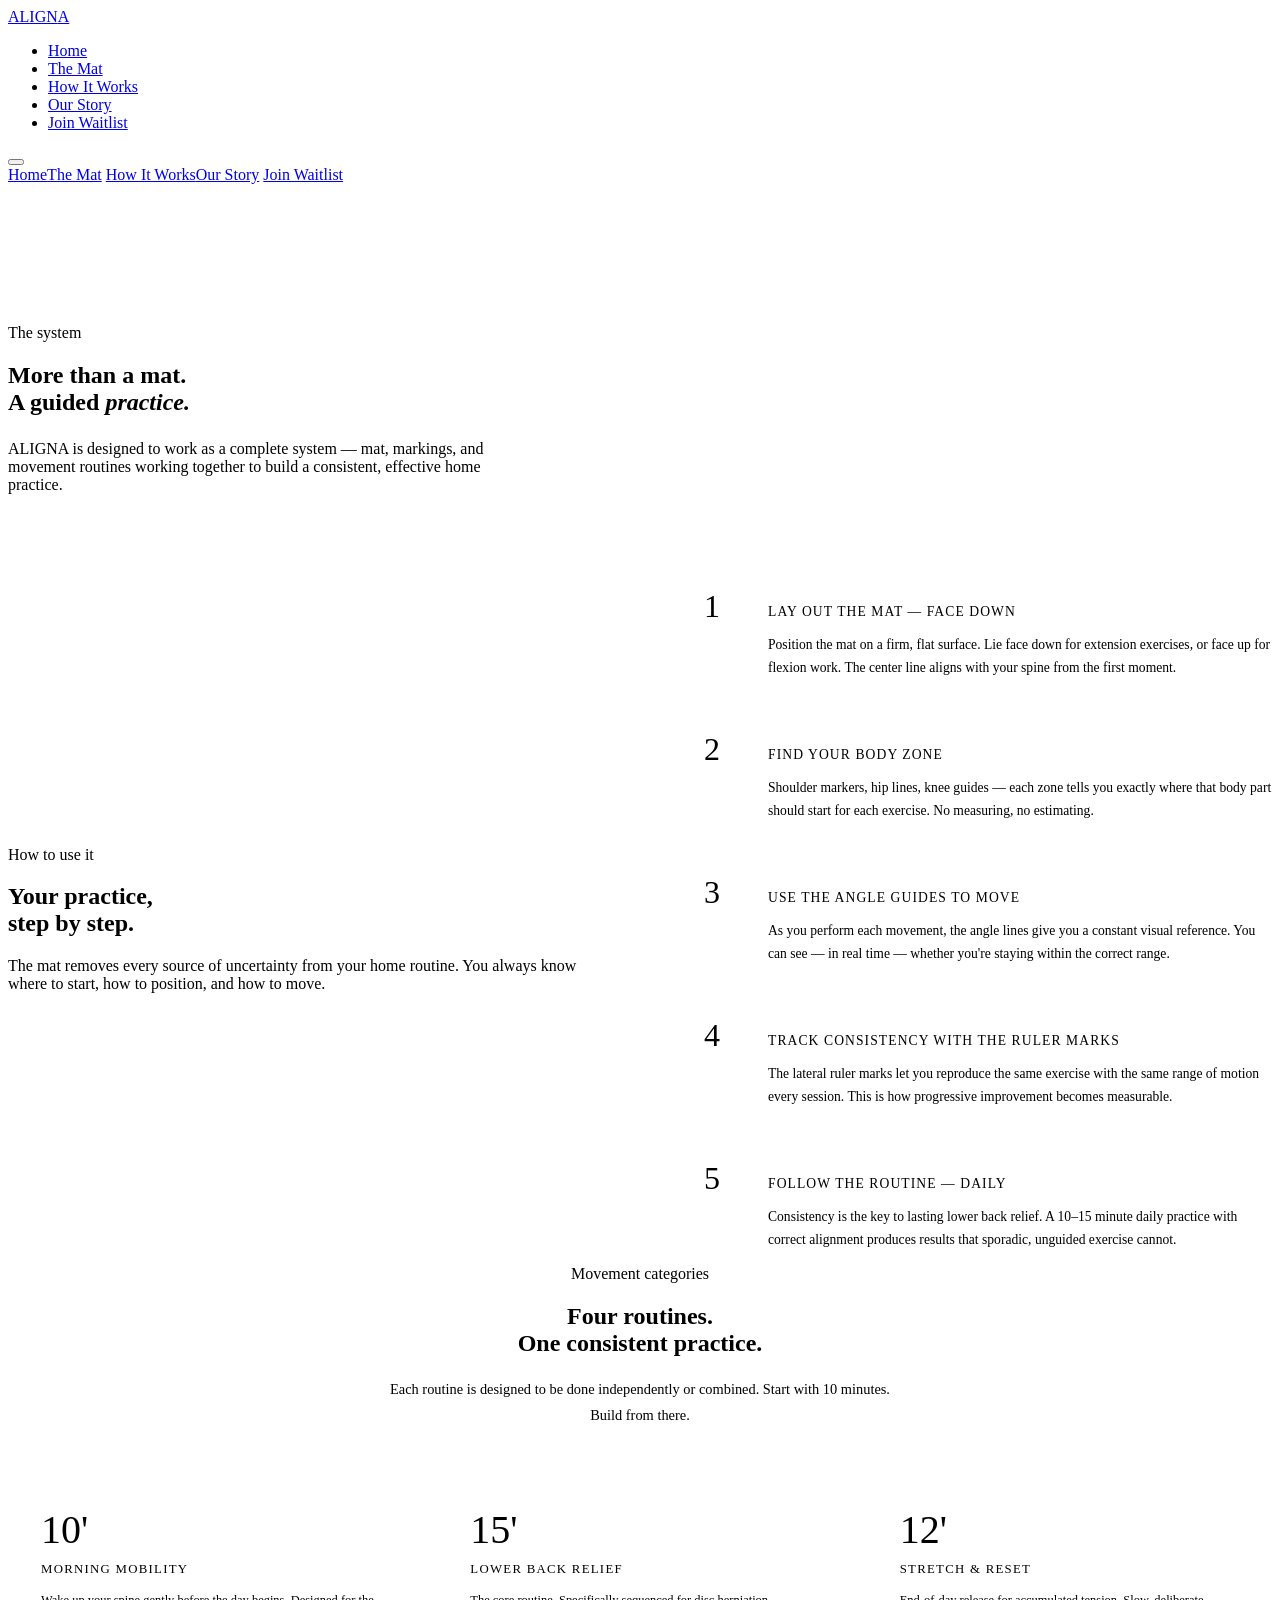
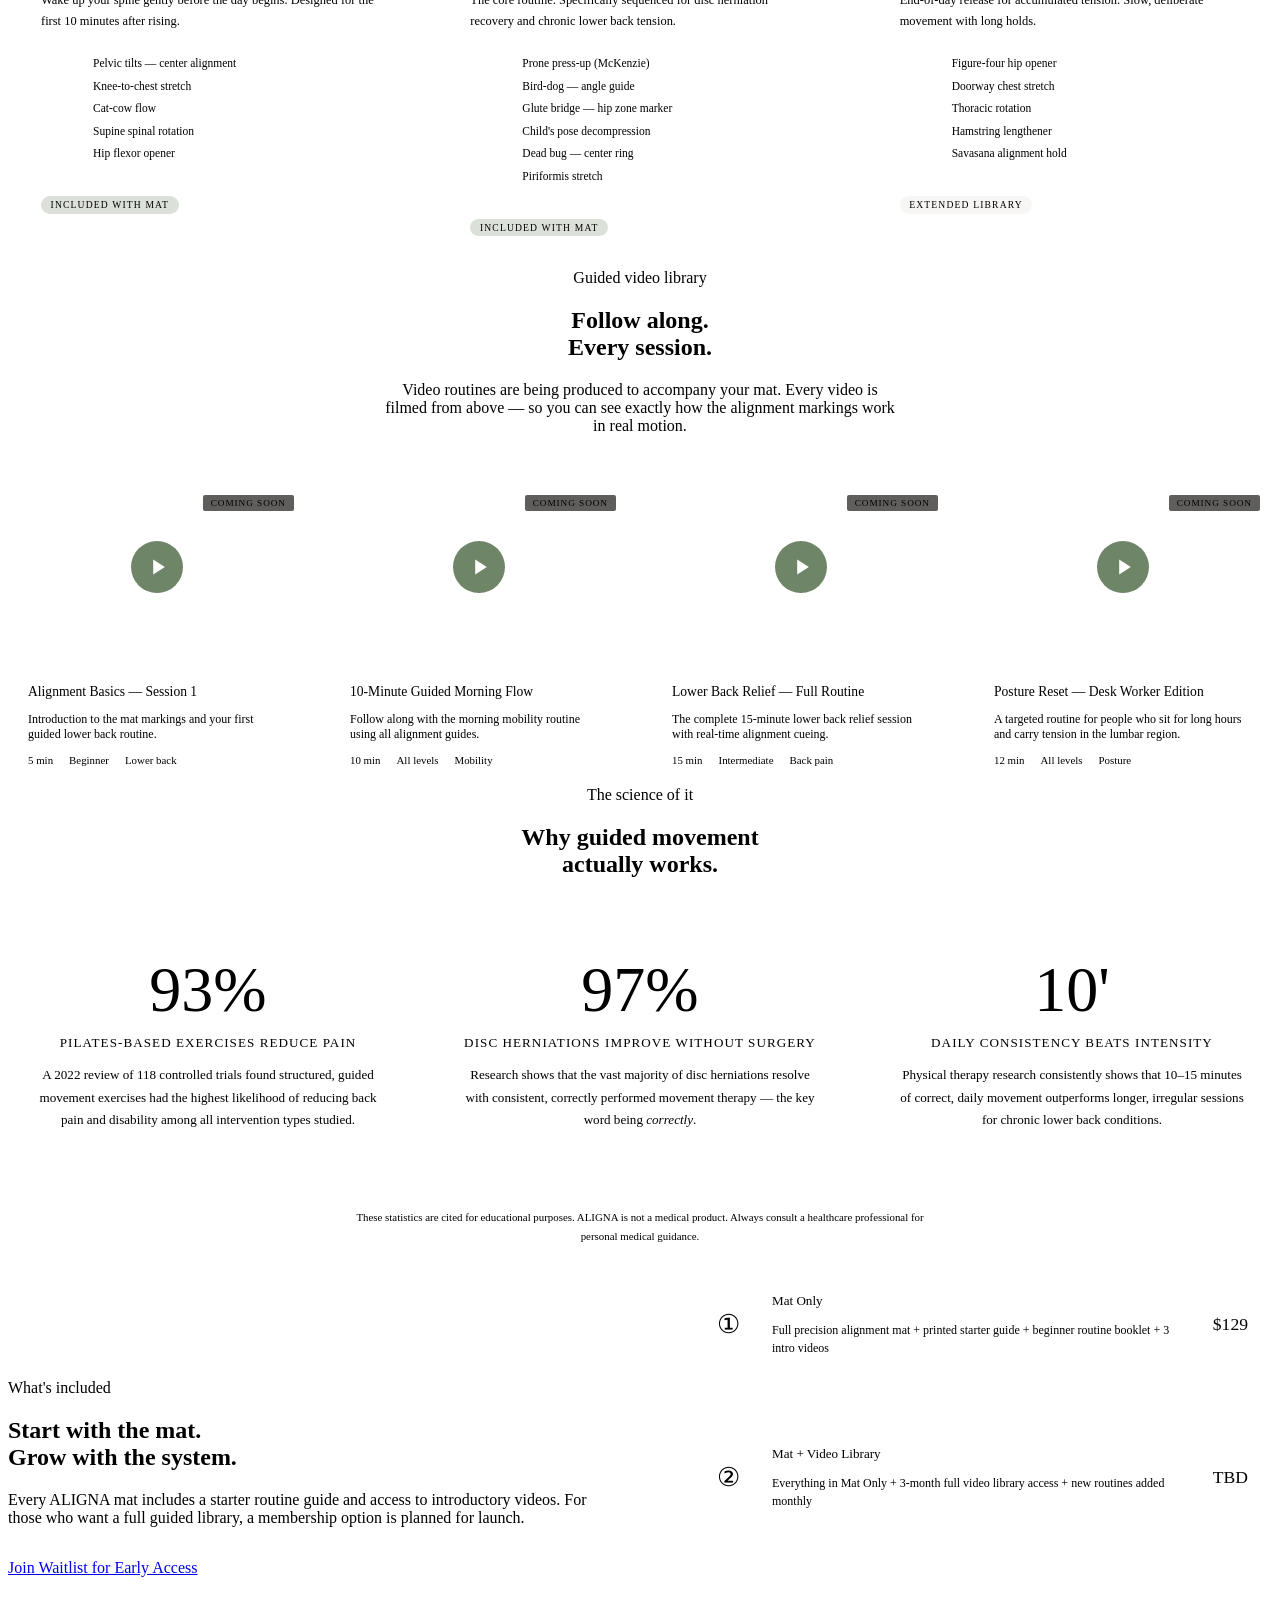
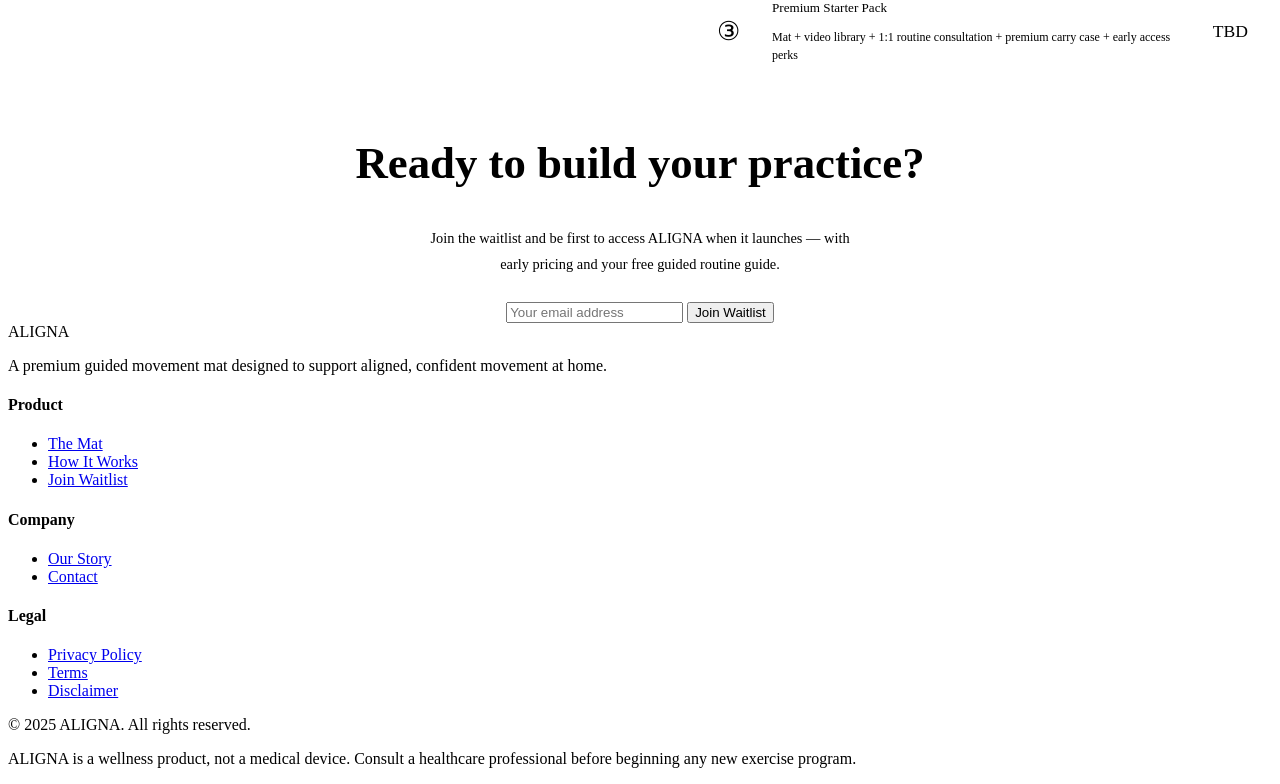
==== how-it-works.html @ c0b07f99 "Add files via upload" ====
<!DOCTYPE html>
<html lang="en">
<head>
<meta charset="UTF-8">
<meta name="viewport" content="width=device-width, initial-scale=1.0">
<meta name="description" content="Learn how the ALIGNA guided movement mat works. Step-by-step lower back pain relief routines, alignment guidance, and a structured home exercise system.">
<meta name="robots" content="index, follow">
<link rel="canonical" href="https://www.alignamat.com/how-it-works.html">
<title>How It Works — ALIGNA Guided Movement System</title>
<link rel="stylesheet" href="css/style.css">
<style>
.page-hero { padding: 140px 0 80px; background: var(--cream2); border-bottom: 1px solid var(--line); }

/* USAGE STEPS */
.usage-grid {
  display: grid;
  grid-template-columns: 1fr 1fr;
  gap: 5rem;
  align-items: center;
}

.usage-steps { display: flex; flex-direction: column; gap: 2.5rem; }

.usage-step {
  display: flex;
  gap: 1.5rem;
  align-items: flex-start;
  padding-left: 1.5rem;
  border-left: 2px solid var(--line);
  transition: border-color 0.25s;
}

.usage-step:hover { border-left-color: var(--accent); }

.usage-step-num {
  font-family: var(--serif);
  font-size: 2rem;
  font-weight: 300;
  color: var(--accent);
  line-height: 1;
  flex-shrink: 0;
  width: 40px;
}

.usage-step h3 {
  font-family: var(--sans);
  font-size: 0.85rem;
  font-weight: 500;
  text-transform: uppercase;
  letter-spacing: 0.08em;
  margin-bottom: 0.4rem;
}

.usage-step p { font-size: 0.85rem; color: var(--stone); line-height: 1.7; }

/* ROUTINE CATEGORIES */
.routines-section { background: var(--ink2); }

.routine-grid {
  display: grid;
  grid-template-columns: repeat(3, 1fr);
  gap: 1.5rem;
  margin-top: 3rem;
}

.routine-card {
  background: rgba(255,255,255,0.04);
  border: 1px solid rgba(255,255,255,0.08);
  border-radius: 2px;
  padding: 2rem;
  transition: border-color 0.25s, background 0.25s;
}

.routine-card:hover {
  border-color: rgba(107,148,103,0.4);
  background: rgba(74,103,65,0.08);
}

.routine-duration {
  font-family: var(--serif);
  font-size: 2.5rem;
  font-weight: 300;
  color: var(--accent2);
  line-height: 1;
  margin-bottom: 0.75rem;
}

.routine-card h3 {
  font-family: var(--sans);
  font-size: 0.8rem;
  font-weight: 500;
  text-transform: uppercase;
  letter-spacing: 0.1em;
  color: var(--cream);
  margin-bottom: 0.5rem;
}

.routine-card p { font-size: 0.78rem; color: var(--bark); line-height: 1.7; margin-bottom: 1.25rem; }

.routine-moves { list-style: none; }
.routine-moves li {
  font-size: 0.72rem;
  color: var(--stone);
  padding: 0.3rem 0;
  border-bottom: 1px solid rgba(255,255,255,0.04);
  display: flex;
  align-items: center;
  gap: 0.5rem;
}
.routine-moves li::before { content: ''; width: 4px; height: 4px; border-radius: 50%; background: var(--accent2); flex-shrink: 0; }
.routine-moves li:last-child { border-bottom: none; }

.routine-badge {
  display: inline-block;
  font-size: 0.6rem;
  font-weight: 500;
  letter-spacing: 0.12em;
  text-transform: uppercase;
  padding: 0.2rem 0.6rem;
  border-radius: 20px;
  margin-top: 1rem;
}

.badge-free { background: rgba(74,103,65,0.2); color: var(--accent2); }
.badge-members { background: rgba(184,168,152,0.1); color: var(--bark); }

/* VIDEO LIBRARY */
.video-grid {
  display: grid;
  grid-template-columns: repeat(auto-fill, minmax(280px, 1fr));
  gap: 1.5rem;
  margin-top: 3rem;
}

.video-card {
  background: var(--white);
  border: 1px solid var(--line);
  border-radius: 2px;
  overflow: hidden;
  transition: border-color 0.2s, transform 0.2s;
}

.video-card:hover { border-color: var(--accent); transform: translateY(-2px); }

.video-thumb {
  background: var(--ink2);
  aspect-ratio: 16/9;
  display: flex;
  align-items: center;
  justify-content: center;
  position: relative;
}

.play-btn {
  width: 52px;
  height: 52px;
  border-radius: 50%;
  background: rgba(74,103,65,0.8);
  display: flex;
  align-items: center;
  justify-content: center;
  transition: background 0.2s, transform 0.2s;
}

.video-card:hover .play-btn { background: var(--accent); transform: scale(1.08); }

.play-btn svg { width: 20px; height: 20px; fill: white; margin-left: 3px; }

.video-coming {
  position: absolute;
  top: 0.75rem;
  right: 0.75rem;
  background: rgba(28,26,24,0.7);
  color: var(--bark);
  font-size: 0.58rem;
  letter-spacing: 0.1em;
  text-transform: uppercase;
  padding: 0.2rem 0.5rem;
  border-radius: 2px;
}

.video-info { padding: 1.25rem; }
.video-info h3 { font-family: var(--sans); font-size: 0.85rem; font-weight: 500; margin-bottom: 0.25rem; }
.video-info p { font-size: 0.75rem; color: var(--stone); }
.video-meta { display: flex; gap: 1rem; margin-top: 0.75rem; font-size: 0.68rem; color: var(--bark); }

/* WHY IT WORKS */
.why-grid {
  display: grid;
  grid-template-columns: 1fr 1fr 1fr;
  gap: 2rem;
  margin-top: 3rem;
}

.why-card {
  text-align: center;
  padding: 2rem 1.5rem;
}

.why-num {
  font-family: var(--serif);
  font-size: 4rem;
  font-weight: 300;
  color: var(--accent-light);
  line-height: 1;
  margin-bottom: 0.75rem;
}

.why-card h3 { font-family: var(--sans); font-size: 0.82rem; font-weight: 500; text-transform: uppercase; letter-spacing: 0.08em; margin-bottom: 0.75rem; }
.why-card p { font-size: 0.82rem; color: var(--stone); line-height: 1.7; }

/* MEMBERSHIP TEASER */
.membership-section {
  background: var(--sand);
  border-top: 1px solid var(--line);
  border-bottom: 1px solid var(--line);
}

.membership-inner {
  display: grid;
  grid-template-columns: 1fr 1fr;
  gap: 5rem;
  align-items: center;
}

.membership-plans {
  display: flex;
  flex-direction: column;
  gap: 1rem;
}

.plan-card {
  background: var(--white);
  border: 1px solid var(--line);
  border-radius: 2px;
  padding: 1.5rem;
  display: flex;
  align-items: center;
  gap: 1.25rem;
}

.plan-card.featured { border-color: var(--accent); }

.plan-icon {
  font-family: var(--serif);
  font-size: 1.6rem;
  width: 48px;
  height: 48px;
  display: flex;
  align-items: center;
  justify-content: center;
  background: var(--accent-light);
  border-radius: 50%;
  flex-shrink: 0;
}

.plan-info h3 { font-family: var(--sans); font-size: 0.82rem; font-weight: 500; margin-bottom: 0.2rem; }
.plan-info p { font-size: 0.75rem; color: var(--stone); line-height: 1.5; }
.plan-price { margin-left: auto; text-align: right; font-family: var(--serif); font-size: 1.1rem; color: var(--accent); white-space: nowrap; }

@media (max-width: 900px) {
  .usage-grid, .membership-inner { grid-template-columns: 1fr; gap: 3rem; }
  .routine-grid, .why-grid { grid-template-columns: 1fr; }
}

@media (max-width: 600px) {
  .video-grid { grid-template-columns: 1fr; }
}
</style>
</head>
<body>

<nav>
  <div class="nav-inner">
    <a href="index.html" class="nav-logo">ALIGN<span>A</span></a>
    <ul class="nav-links">
      <li><a href="index.html">Home</a></li>
      <li><a href="the-mat.html">The Mat</a></li>
      <li><a href="how-it-works.html">How It Works</a></li>
      <li><a href="our-story.html">Our Story</a></li>
      <li><a href="index.html#waitlist" class="nav-cta">Join Waitlist</a></li>
    </ul>
    <button class="nav-mobile-btn" aria-label="Menu"><span></span><span></span><span></span></button>
  </div>
</nav>
<div class="mobile-menu">
  <a href="index.html">Home</a><a href="the-mat.html">The Mat</a>
  <a href="how-it-works.html">How It Works</a><a href="our-story.html">Our Story</a>
  <a href="index.html#waitlist">Join Waitlist</a>
</div>

<main>

<section class="page-hero">
  <div class="container">
    <span class="label">The system</span>
    <div class="divider"></div>
    <h1 class="display fade-up" style="max-width:640px">More than a mat.<br>A guided <em>practice.</em></h1>
    <p class="body-lg fade-up-2" style="color:var(--stone);max-width:520px;margin-top:1.5rem">ALIGNA is designed to work as a complete system — mat, markings, and movement routines working together to build a consistent, effective home practice.</p>
  </div>
</section>

<!-- HOW TO USE -->
<section class="section">
  <div class="container">
    <div class="usage-grid">
      <div class="reveal">
        <span class="label">How to use it</span>
        <div class="divider"></div>
        <h2 class="section-title">Your practice,<br>step by step.</h2>
        <p class="body-lg" style="color:var(--stone);margin-top:1rem">The mat removes every source of uncertainty from your home routine. You always know where to start, how to position, and how to move.</p>
      </div>
      <div class="usage-steps">
        <div class="usage-step reveal" data-delay="0">
          <div class="usage-step-num">1</div>
          <div>
            <h3>Lay out the mat — face down</h3>
            <p>Position the mat on a firm, flat surface. Lie face down for extension exercises, or face up for flexion work. The center line aligns with your spine from the first moment.</p>
          </div>
        </div>
        <div class="usage-step reveal" data-delay="100">
          <div class="usage-step-num">2</div>
          <div>
            <h3>Find your body zone</h3>
            <p>Shoulder markers, hip lines, knee guides — each zone tells you exactly where that body part should start for each exercise. No measuring, no estimating.</p>
          </div>
        </div>
        <div class="usage-step reveal" data-delay="200">
          <div class="usage-step-num">3</div>
          <div>
            <h3>Use the angle guides to move</h3>
            <p>As you perform each movement, the angle lines give you a constant visual reference. You can see — in real time — whether you're staying within the correct range.</p>
          </div>
        </div>
        <div class="usage-step reveal" data-delay="300">
          <div class="usage-step-num">4</div>
          <div>
            <h3>Track consistency with the ruler marks</h3>
            <p>The lateral ruler marks let you reproduce the same exercise with the same range of motion every session. This is how progressive improvement becomes measurable.</p>
          </div>
        </div>
        <div class="usage-step reveal" data-delay="400">
          <div class="usage-step-num">5</div>
          <div>
            <h3>Follow the routine — daily</h3>
            <p>Consistency is the key to lasting lower back relief. A 10–15 minute daily practice with correct alignment produces results that sporadic, unguided exercise cannot.</p>
          </div>
        </div>
      </div>
    </div>
  </div>
</section>

<!-- ROUTINES -->
<section class="routines-section section">
  <div class="container">
    <div class="reveal" style="text-align:center">
      <span class="label" style="color:var(--accent2)">Movement categories</span>
      <div class="divider divider-center" style="background:var(--accent2)"></div>
      <h2 class="section-title" style="color:var(--cream)">Four routines.<br>One consistent practice.</h2>
      <p style="color:var(--bark);max-width:520px;margin:1rem auto 0;font-size:0.9rem;line-height:1.8">Each routine is designed to be done independently or combined. Start with 10 minutes. Build from there.</p>
    </div>
    <div class="routine-grid">
      <div class="routine-card reveal" data-delay="0">
        <div class="routine-duration">10'</div>
        <h3>Morning mobility</h3>
        <p>Wake up your spine gently before the day begins. Designed for the first 10 minutes after rising.</p>
        <ul class="routine-moves">
          <li>Pelvic tilts — center alignment</li>
          <li>Knee-to-chest stretch</li>
          <li>Cat-cow flow</li>
          <li>Supine spinal rotation</li>
          <li>Hip flexor opener</li>
        </ul>
        <span class="routine-badge badge-free">Included with mat</span>
      </div>
      <div class="routine-card reveal" data-delay="100">
        <div class="routine-duration">15'</div>
        <h3>Lower back relief</h3>
        <p>The core routine. Specifically sequenced for disc herniation recovery and chronic lower back tension.</p>
        <ul class="routine-moves">
          <li>Prone press-up (McKenzie)</li>
          <li>Bird-dog — angle guide</li>
          <li>Glute bridge — hip zone marker</li>
          <li>Child's pose decompression</li>
          <li>Dead bug — center ring</li>
          <li>Piriformis stretch</li>
        </ul>
        <span class="routine-badge badge-free">Included with mat</span>
      </div>
      <div class="routine-card reveal" data-delay="200">
        <div class="routine-duration">12'</div>
        <h3>Stretch & reset</h3>
        <p>End-of-day release for accumulated tension. Slow, deliberate movement with long holds.</p>
        <ul class="routine-moves">
          <li>Figure-four hip opener</li>
          <li>Doorway chest stretch</li>
          <li>Thoracic rotation</li>
          <li>Hamstring lengthener</li>
          <li>Savasana alignment hold</li>
        </ul>
        <span class="routine-badge badge-members">Extended library</span>
      </div>
    </div>
  </div>
</section>

<!-- VIDEO LIBRARY -->
<section class="section">
  <div class="container">
    <div class="reveal" style="text-align:center">
      <span class="label">Guided video library</span>
      <div class="divider divider-center"></div>
      <h2 class="section-title">Follow along.<br>Every session.</h2>
      <p class="body-lg" style="color:var(--stone);max-width:520px;margin:1rem auto 0">Video routines are being produced to accompany your mat. Every video is filmed from above — so you can see exactly how the alignment markings work in real motion.</p>
    </div>
    <div class="video-grid">
      <div class="video-card reveal" data-delay="0">
        <div class="video-thumb">
          <div class="play-btn"><svg viewBox="0 0 24 24"><polygon points="5 3 19 12 5 21 5 3"/></svg></div>
          <span class="video-coming">Coming soon</span>
        </div>
        <div class="video-info">
          <h3>Alignment Basics — Session 1</h3>
          <p>Introduction to the mat markings and your first guided lower back routine.</p>
          <div class="video-meta"><span>5 min</span><span>Beginner</span><span>Lower back</span></div>
        </div>
      </div>
      <div class="video-card reveal" data-delay="100">
        <div class="video-thumb">
          <div class="play-btn"><svg viewBox="0 0 24 24"><polygon points="5 3 19 12 5 21 5 3"/></svg></div>
          <span class="video-coming">Coming soon</span>
        </div>
        <div class="video-info">
          <h3>10-Minute Guided Morning Flow</h3>
          <p>Follow along with the morning mobility routine using all alignment guides.</p>
          <div class="video-meta"><span>10 min</span><span>All levels</span><span>Mobility</span></div>
        </div>
      </div>
      <div class="video-card reveal" data-delay="200">
        <div class="video-thumb">
          <div class="play-btn"><svg viewBox="0 0 24 24"><polygon points="5 3 19 12 5 21 5 3"/></svg></div>
          <span class="video-coming">Coming soon</span>
        </div>
        <div class="video-info">
          <h3>Lower Back Relief — Full Routine</h3>
          <p>The complete 15-minute lower back relief session with real-time alignment cueing.</p>
          <div class="video-meta"><span>15 min</span><span>Intermediate</span><span>Back pain</span></div>
        </div>
      </div>
      <div class="video-card reveal" data-delay="300">
        <div class="video-thumb">
          <div class="play-btn"><svg viewBox="0 0 24 24"><polygon points="5 3 19 12 5 21 5 3"/></svg></div>
          <span class="video-coming">Coming soon</span>
        </div>
        <div class="video-info">
          <h3>Posture Reset — Desk Worker Edition</h3>
          <p>A targeted routine for people who sit for long hours and carry tension in the lumbar region.</p>
          <div class="video-meta"><span>12 min</span><span>All levels</span><span>Posture</span></div>
        </div>
      </div>
    </div>
  </div>
</section>

<!-- WHY IT WORKS -->
<section class="section" style="background:var(--cream2)">
  <div class="container">
    <div class="reveal" style="text-align:center">
      <span class="label">The science of it</span>
      <div class="divider divider-center"></div>
      <h2 class="section-title">Why guided movement<br>actually works.</h2>
    </div>
    <div class="why-grid">
      <div class="why-card reveal" data-delay="0">
        <div class="why-num">93%</div>
        <h3>Pilates-based exercises reduce pain</h3>
        <p>A 2022 review of 118 controlled trials found structured, guided movement exercises had the highest likelihood of reducing back pain and disability among all intervention types studied.</p>
      </div>
      <div class="why-card reveal" data-delay="150">
        <div class="why-num">97%</div>
        <h3>Disc herniations improve without surgery</h3>
        <p>Research shows that the vast majority of disc herniations resolve with consistent, correctly performed movement therapy — the key word being <em>correctly</em>.</p>
      </div>
      <div class="why-card reveal" data-delay="300">
        <div class="why-num">10'</div>
        <h3>Daily consistency beats intensity</h3>
        <p>Physical therapy research consistently shows that 10–15 minutes of correct, daily movement outperforms longer, irregular sessions for chronic lower back conditions.</p>
      </div>
    </div>
    <p style="text-align:center;font-size:0.68rem;color:var(--bark);margin-top:2rem;max-width:600px;margin-left:auto;margin-right:auto;line-height:1.7">
      These statistics are cited for educational purposes. ALIGNA is not a medical product. Always consult a healthcare professional for personal medical guidance.
    </p>
  </div>
</section>

<!-- MEMBERSHIP TEASER -->
<section class="membership-section section">
  <div class="container">
    <div class="membership-inner">
      <div class="reveal">
        <span class="label">What's included</span>
        <div class="divider"></div>
        <h2 class="section-title">Start with the mat.<br>Grow with the system.</h2>
        <p class="body-lg" style="color:var(--stone);margin-top:1rem;margin-bottom:2rem">Every ALIGNA mat includes a starter routine guide and access to introductory videos. For those who want a full guided library, a membership option is planned for launch.</p>
        <a href="index.html#waitlist" class="btn btn-dark">Join Waitlist for Early Access</a>
      </div>
      <div class="membership-plans reveal">
        <div class="plan-card">
          <div class="plan-icon">①</div>
          <div class="plan-info">
            <h3>Mat Only</h3>
            <p>Full precision alignment mat + printed starter guide + beginner routine booklet + 3 intro videos</p>
          </div>
          <div class="plan-price">$129</div>
        </div>
        <div class="plan-card featured">
          <div class="plan-icon">②</div>
          <div class="plan-info">
            <h3>Mat + Video Library</h3>
            <p>Everything in Mat Only + 3-month full video library access + new routines added monthly</p>
          </div>
          <div class="plan-price">TBD</div>
        </div>
        <div class="plan-card">
          <div class="plan-icon">③</div>
          <div class="plan-info">
            <h3>Premium Starter Pack</h3>
            <p>Mat + video library + 1:1 routine consultation + premium carry case + early access perks</p>
          </div>
          <div class="plan-price">TBD</div>
        </div>
      </div>
    </div>
  </div>
</section>

<!-- CTA -->
<section class="email-section section" style="background:var(--ink)">
  <div class="container" style="text-align:center">
    <div class="reveal">
      <h2 class="section-title" style="color:var(--cream);font-size:clamp(1.8rem,3.5vw,2.8rem)">Ready to build your practice?</h2>
      <p style="color:var(--bark);margin:1.5rem auto;max-width:440px;font-size:0.9rem;line-height:1.8">Join the waitlist and be first to access ALIGNA when it launches — with early pricing and your free guided routine guide.</p>
      <form class="email-form" style="margin:0 auto" onsubmit="return false">
        <input type="email" placeholder="Your email address" autocomplete="email" required>
        <button type="submit">Join Waitlist</button>
      </form>
    </div>
  </div>
</section>

</main>

<footer>
  <div class="container">
    <div class="footer-grid">
      <div class="footer-brand"><div class="footer-logo">ALIGN<span>A</span></div><p class="footer-tagline">A premium guided movement mat designed to support aligned, confident movement at home.</p></div>
      <div class="footer-col"><h4>Product</h4><ul><li><a href="the-mat.html">The Mat</a></li><li><a href="how-it-works.html">How It Works</a></li><li><a href="index.html#waitlist">Join Waitlist</a></li></ul></div>
      <div class="footer-col"><h4>Company</h4><ul><li><a href="our-story.html">Our Story</a></li><li><a href="our-story.html#contact">Contact</a></li></ul></div>
      <div class="footer-col"><h4>Legal</h4><ul><li><a href="legal.html#privacy">Privacy Policy</a></li><li><a href="legal.html#terms">Terms</a></li><li><a href="legal.html#disclaimer">Disclaimer</a></li></ul></div>
    </div>
    <div class="footer-bottom">
      <p>© 2025 ALIGNA. All rights reserved.</p>
      <p class="footer-disclaimer">ALIGNA is a wellness product, not a medical device. Consult a healthcare professional before beginning any new exercise program.</p>
    </div>
  </div>
</footer>

<script src="js/main.js"></script>
</body>
</html>
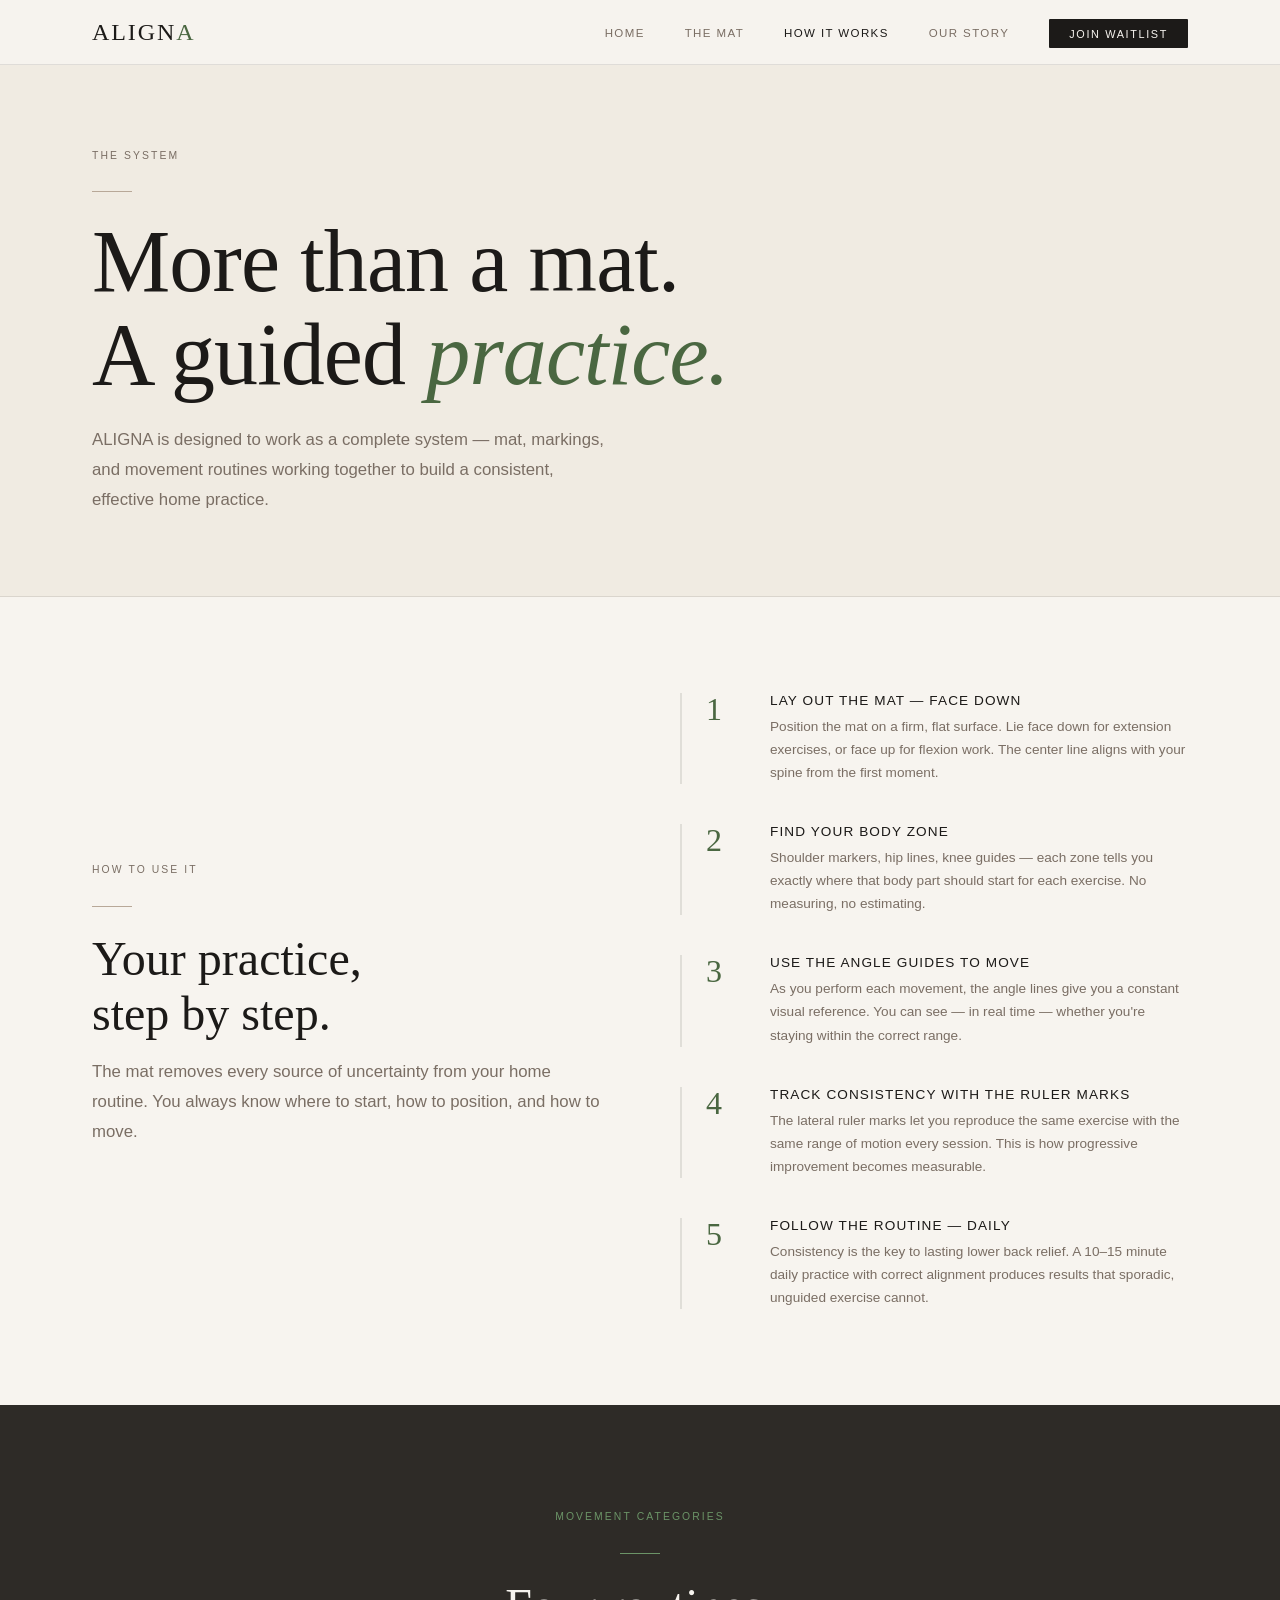
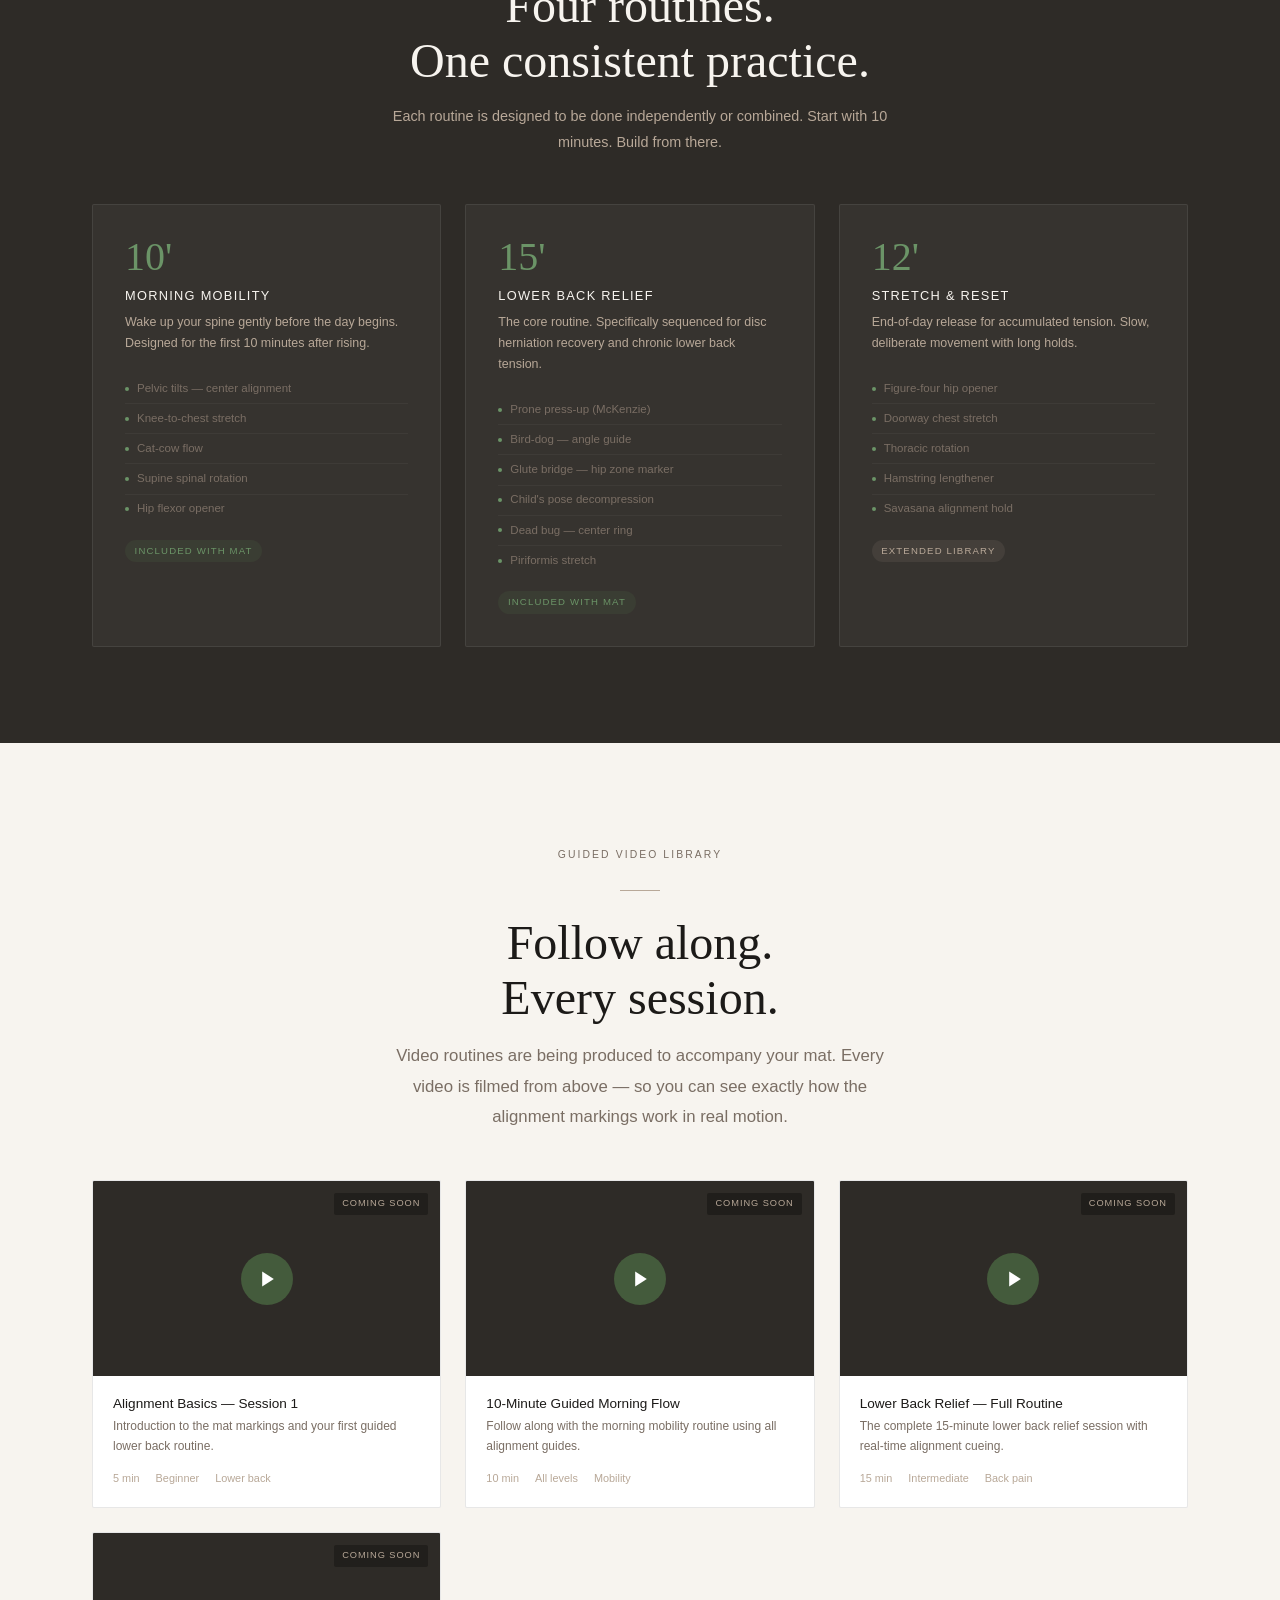
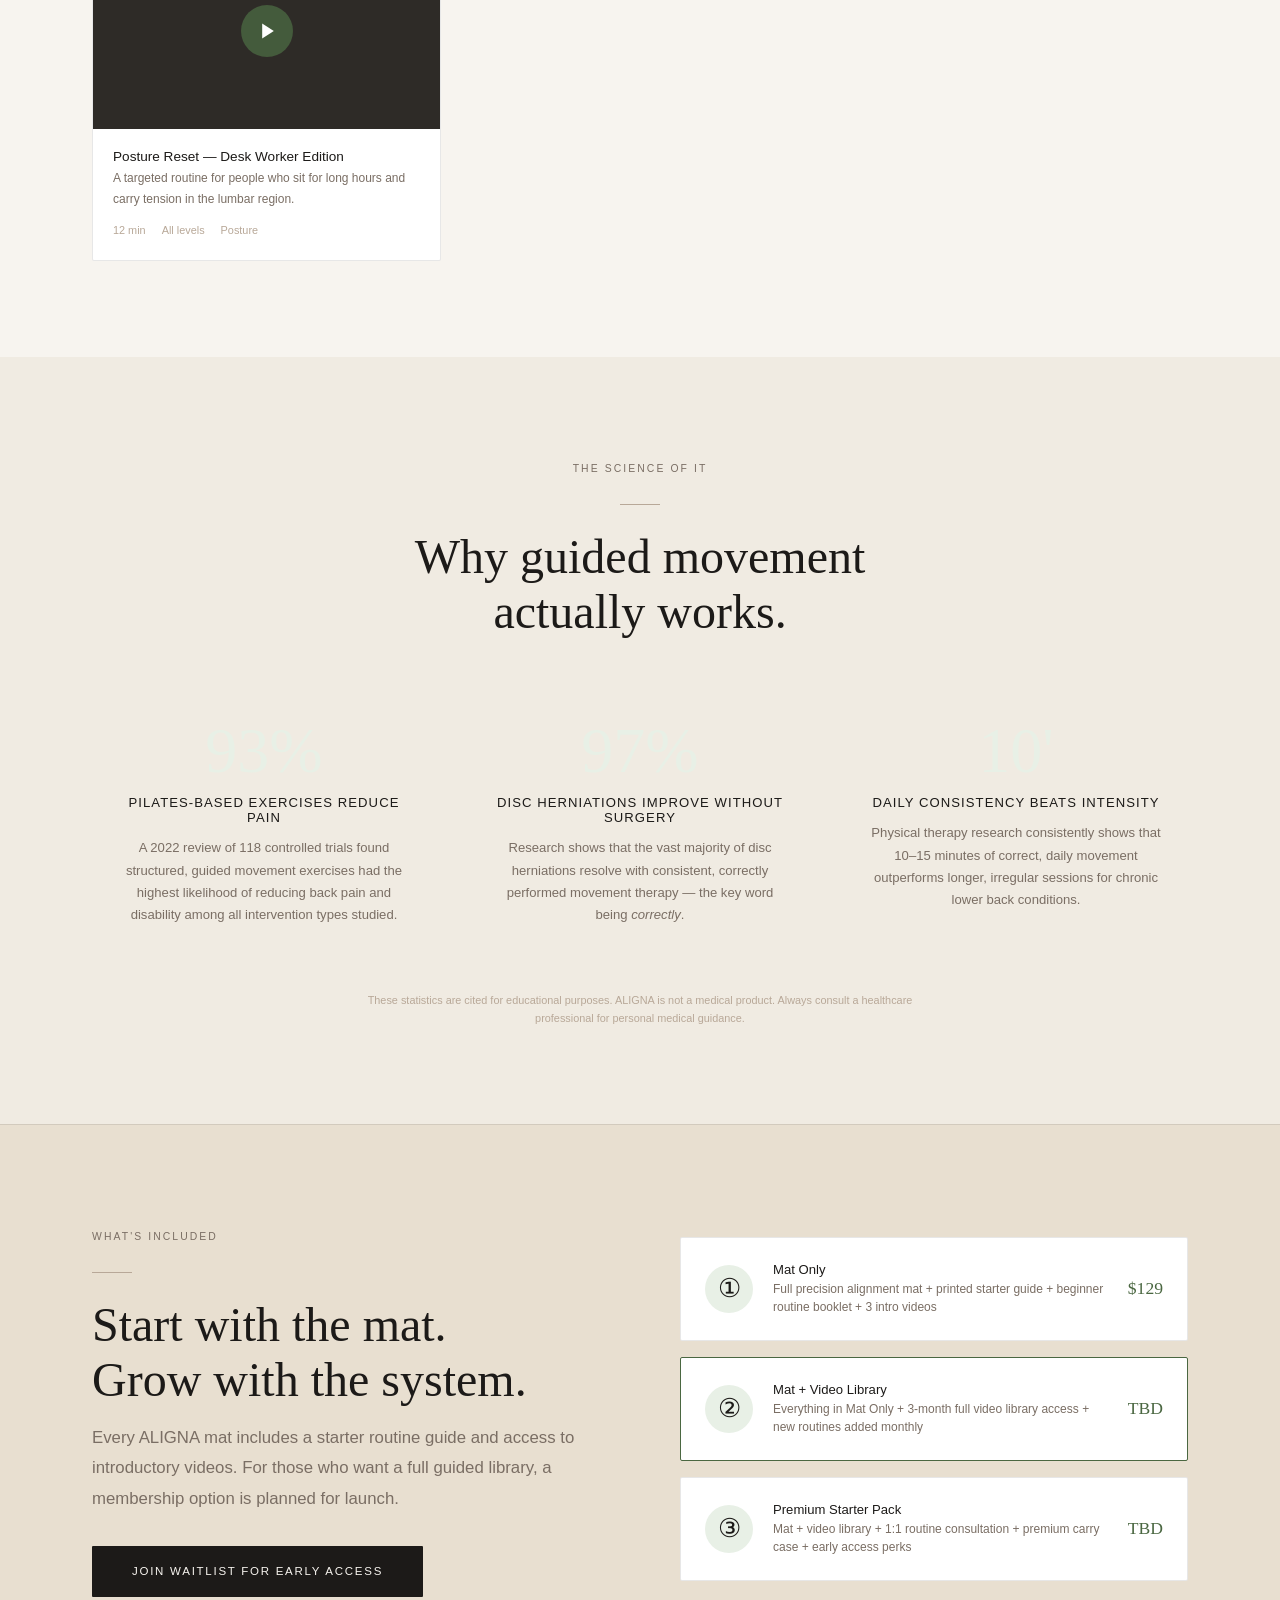
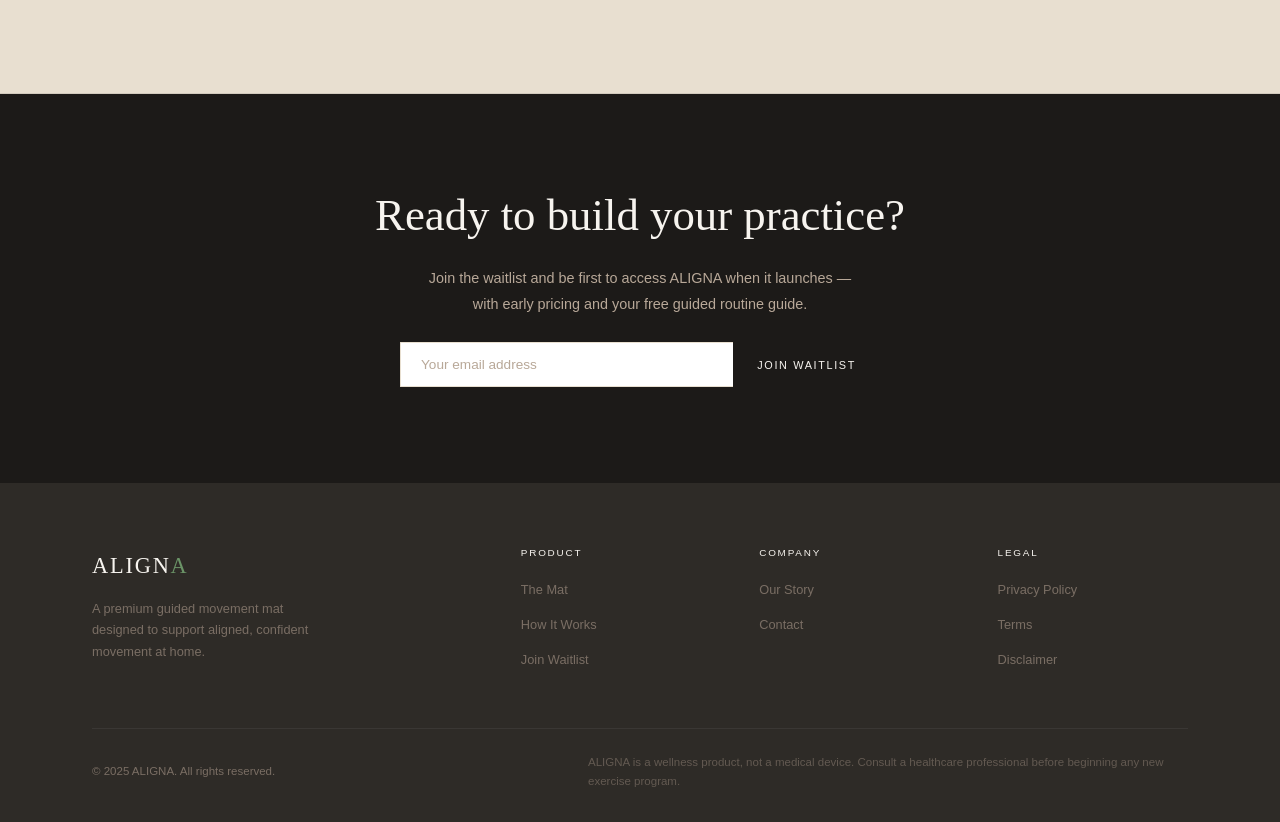
==== commit 9836d049: "Add files via upload" ====
--- a/how-it-works.html
+++ b/how-it-works.html
@@ -7,7 +7,407 @@
 <meta name="robots" content="index, follow">
 <link rel="canonical" href="https://www.alignamat.com/how-it-works.html">
 <title>How It Works — ALIGNA Guided Movement System</title>
-<link rel="stylesheet" href="css/style.css">
+<style>
+/* ALIGNA — Global Stylesheet */
+
+@import url('https://fonts.googleapis.com/css2?family=Cormorant+Garamond:ital,wght@0,300;0,400;0,500;1,300;1,400&family=Jost:wght@300;400;500;600&display=swap');
+
+:root {
+  --cream: #f7f4ef;
+  --cream2: #f0ebe2;
+  --sand: #e8dfd0;
+  --bark: #b8a898;
+  --stone: #7a6e64;
+  --ink: #1c1a18;
+  --ink2: #2e2b27;
+  --accent: #4a6741;
+  --accent2: #6b9467;
+  --accent-light: #e8f0e6;
+  --white: #ffffff;
+  --line: rgba(28,26,24,0.1);
+  --line2: rgba(28,26,24,0.06);
+  --r: 2px;
+  --max: 1160px;
+  --serif: 'Cormorant Garamond', Georgia, serif;
+  --sans: 'Jost', sans-serif;
+}
+
+*, *::before, *::after { box-sizing: border-box; margin: 0; padding: 0; }
+
+html { scroll-behavior: smooth; font-size: 16px; }
+
+body {
+  background: var(--cream);
+  color: var(--ink);
+  font-family: var(--sans);
+  font-weight: 300;
+  line-height: 1.7;
+  -webkit-font-smoothing: antialiased;
+}
+
+img { max-width: 100%; display: block; }
+a { color: inherit; text-decoration: none; }
+
+/* ── TYPOGRAPHY ── */
+h1, h2, h3, h4 { font-family: var(--serif); font-weight: 400; line-height: 1.15; }
+
+.display {
+  font-family: var(--serif);
+  font-size: clamp(3rem, 7vw, 5.5rem);
+  font-weight: 300;
+  line-height: 1.05;
+  letter-spacing: -0.01em;
+}
+
+.display em { font-style: italic; color: var(--accent); }
+
+h2.section-title {
+  font-family: var(--serif);
+  font-size: clamp(2rem, 4vw, 3rem);
+  font-weight: 300;
+}
+
+.label {
+  font-family: var(--sans);
+  font-size: 0.65rem;
+  font-weight: 500;
+  letter-spacing: 0.2em;
+  text-transform: uppercase;
+  color: var(--stone);
+}
+
+.body-lg { font-size: 1.05rem; line-height: 1.8; }
+.body-sm { font-size: 0.875rem; line-height: 1.7; }
+
+/* ── LAYOUT ── */
+.container { max-width: var(--max); margin: 0 auto; padding: 0 2rem; }
+.section { padding: 6rem 0; }
+.section-sm { padding: 4rem 0; }
+
+/* ── NAV ── */
+nav {
+  position: fixed;
+  top: 0; left: 0; right: 0;
+  z-index: 100;
+  background: rgba(247,244,239,0.92);
+  backdrop-filter: blur(12px);
+  -webkit-backdrop-filter: blur(12px);
+  border-bottom: 1px solid var(--line);
+  transition: all 0.3s;
+}
+
+.nav-inner {
+  max-width: var(--max);
+  margin: 0 auto;
+  padding: 0 2rem;
+  height: 64px;
+  display: flex;
+  align-items: center;
+  justify-content: space-between;
+}
+
+.nav-logo {
+  font-family: var(--serif);
+  font-size: 1.5rem;
+  font-weight: 400;
+  letter-spacing: 0.08em;
+  color: var(--ink);
+}
+
+.nav-logo span { color: var(--accent); }
+
+.nav-links {
+  display: flex;
+  align-items: center;
+  gap: 2.5rem;
+  list-style: none;
+}
+
+.nav-links a {
+  font-size: 0.72rem;
+  font-weight: 500;
+  letter-spacing: 0.12em;
+  text-transform: uppercase;
+  color: var(--stone);
+  transition: color 0.2s;
+}
+
+.nav-links a:hover, .nav-links a.active { color: var(--ink); }
+
+.nav-cta {
+  background: var(--ink);
+  color: var(--cream) !important;
+  padding: 0.55rem 1.25rem;
+  border-radius: 1px;
+  font-size: 0.68rem !important;
+  letter-spacing: 0.15em !important;
+  transition: background 0.2s !important;
+}
+
+.nav-cta:hover { background: var(--accent) !important; color: var(--white) !important; }
+
+.nav-mobile-btn {
+  display: none;
+  background: none;
+  border: none;
+  cursor: pointer;
+  padding: 0.5rem;
+  flex-direction: column;
+  gap: 5px;
+}
+
+.nav-mobile-btn span {
+  display: block;
+  width: 22px;
+  height: 1.5px;
+  background: var(--ink);
+  transition: all 0.3s;
+}
+
+.mobile-menu {
+  display: none;
+  position: fixed;
+  top: 64px; left: 0; right: 0;
+  background: var(--cream);
+  border-bottom: 1px solid var(--line);
+  padding: 1.5rem 2rem;
+  z-index: 99;
+  flex-direction: column;
+  gap: 1.25rem;
+}
+
+.mobile-menu.open { display: flex; }
+
+.mobile-menu a {
+  font-size: 0.8rem;
+  font-weight: 500;
+  letter-spacing: 0.12em;
+  text-transform: uppercase;
+  color: var(--stone);
+}
+
+/* ── BUTTONS ── */
+.btn {
+  display: inline-flex;
+  align-items: center;
+  gap: 0.5rem;
+  font-family: var(--sans);
+  font-size: 0.72rem;
+  font-weight: 500;
+  letter-spacing: 0.15em;
+  text-transform: uppercase;
+  padding: 1rem 2.5rem;
+  border-radius: 1px;
+  border: none;
+  cursor: pointer;
+  transition: all 0.25s;
+  text-decoration: none;
+}
+
+.btn-dark {
+  background: var(--ink);
+  color: var(--cream);
+}
+
+.btn-dark:hover { background: var(--accent); color: var(--white); }
+
+.btn-outline {
+  background: transparent;
+  color: var(--ink);
+  border: 1px solid var(--ink);
+}
+
+.btn-outline:hover { background: var(--ink); color: var(--cream); }
+
+.btn-accent {
+  background: var(--accent);
+  color: var(--white);
+}
+
+.btn-accent:hover { background: var(--ink); }
+
+/* ── DECORATIVE MAT SVG ── */
+.mat-visual {
+  width: 100%;
+  max-width: 520px;
+  margin: 0 auto;
+}
+
+/* ── DIVIDER ── */
+.divider {
+  width: 40px;
+  height: 1px;
+  background: var(--bark);
+  margin: 1.5rem 0;
+}
+
+.divider-center { margin: 1.5rem auto; }
+
+/* ── PILL ── */
+.pill {
+  display: inline-block;
+  background: var(--accent-light);
+  color: var(--accent);
+  font-size: 0.65rem;
+  font-weight: 500;
+  letter-spacing: 0.15em;
+  text-transform: uppercase;
+  padding: 0.35rem 0.85rem;
+  border-radius: 20px;
+  margin-bottom: 1.25rem;
+}
+
+/* ── CARDS ── */
+.card {
+  background: var(--white);
+  border: 1px solid var(--line);
+  border-radius: var(--r);
+  padding: 2rem;
+}
+
+/* ── FORM ── */
+.email-form {
+  display: flex;
+  gap: 0;
+  max-width: 480px;
+}
+
+.email-form input {
+  flex: 1;
+  background: var(--white);
+  border: 1px solid var(--sand);
+  border-right: none;
+  color: var(--ink);
+  font-family: var(--sans);
+  font-size: 0.85rem;
+  padding: 0.9rem 1.25rem;
+  outline: none;
+  border-radius: 1px 0 0 1px;
+  transition: border-color 0.2s;
+}
+
+.email-form input:focus { border-color: var(--accent); }
+.email-form input::placeholder { color: var(--bark); }
+
+.email-form button {
+  background: var(--ink);
+  color: var(--cream);
+  border: none;
+  font-family: var(--sans);
+  font-size: 0.68rem;
+  font-weight: 500;
+  letter-spacing: 0.15em;
+  text-transform: uppercase;
+  padding: 0.9rem 1.5rem;
+  cursor: pointer;
+  border-radius: 0 1px 1px 0;
+  transition: background 0.2s;
+  white-space: nowrap;
+}
+
+.email-form button:hover { background: var(--accent); }
+
+/* ── FOOTER ── */
+footer {
+  background: var(--ink2);
+  color: var(--bark);
+  padding: 4rem 0 2rem;
+}
+
+.footer-grid {
+  display: grid;
+  grid-template-columns: 2fr 1fr 1fr 1fr;
+  gap: 3rem;
+  margin-bottom: 3rem;
+}
+
+.footer-brand { }
+.footer-logo {
+  font-family: var(--serif);
+  font-size: 1.4rem;
+  color: var(--cream);
+  letter-spacing: 0.08em;
+  margin-bottom: 0.75rem;
+}
+
+.footer-logo span { color: var(--accent2); }
+.footer-tagline { font-size: 0.8rem; color: var(--stone); line-height: 1.7; max-width: 220px; }
+
+.footer-col h4 {
+  font-family: var(--sans);
+  font-size: 0.62rem;
+  font-weight: 500;
+  letter-spacing: 0.18em;
+  text-transform: uppercase;
+  color: var(--cream);
+  margin-bottom: 1rem;
+}
+
+.footer-col ul { list-style: none; }
+.footer-col ul li { margin-bottom: 0.5rem; }
+.footer-col ul li a { font-size: 0.8rem; color: var(--stone); transition: color 0.2s; }
+.footer-col ul li a:hover { color: var(--cream); }
+
+.footer-bottom {
+  border-top: 1px solid rgba(255,255,255,0.06);
+  padding-top: 1.5rem;
+  display: flex;
+  align-items: center;
+  justify-content: space-between;
+  flex-wrap: wrap;
+  gap: 1rem;
+}
+
+.footer-bottom p { font-size: 0.72rem; color: var(--stone); }
+.footer-disclaimer { font-size: 0.65rem; color: var(--stone); opacity: 0.7; max-width: 600px; line-height: 1.6; }
+
+/* ── ANIMATIONS ── */
+@keyframes fadeUp {
+  from { opacity: 0; transform: translateY(24px); }
+  to { opacity: 1; transform: translateY(0); }
+}
+
+@keyframes fadeIn {
+  from { opacity: 0; }
+  to { opacity: 1; }
+}
+
+@keyframes drawLine {
+  from { stroke-dashoffset: 1000; }
+  to { stroke-dashoffset: 0; }
+}
+
+.fade-up { animation: fadeUp 0.8s ease both; }
+.fade-up-2 { animation: fadeUp 0.8s 0.15s ease both; }
+.fade-up-3 { animation: fadeUp 0.8s 0.3s ease both; }
+.fade-up-4 { animation: fadeUp 0.8s 0.45s ease both; }
+.fade-in { animation: fadeIn 1s ease both; }
+
+/* Scroll reveal */
+.reveal {
+  opacity: 0;
+  transform: translateY(30px);
+  transition: opacity 0.7s ease, transform 0.7s ease;
+}
+.reveal.visible { opacity: 1; transform: none; }
+
+/* ── RESPONSIVE ── */
+@media (max-width: 900px) {
+  .nav-links { display: none; }
+  .nav-mobile-btn { display: flex; }
+  .footer-grid { grid-template-columns: 1fr 1fr; gap: 2rem; }
+  .section { padding: 4rem 0; }
+}
+
+@media (max-width: 600px) {
+  .container { padding: 0 1.25rem; }
+  .footer-grid { grid-template-columns: 1fr; }
+  .email-form { flex-direction: column; }
+  .email-form input { border-right: 1px solid var(--sand); border-bottom: none; border-radius: 1px 1px 0 0; }
+  .email-form button { border-radius: 0 0 1px 1px; padding: 0.9rem; }
+}
+
+</style>
 <style>
 .page-hero { padding: 140px 0 80px; background: var(--cream2); border-bottom: 1px solid var(--line); }
 
@@ -566,6 +966,88 @@
   </div>
 </footer>
 
-<script src="js/main.js"></script>
+<script>
+// ALIGNA — Shared JavaScript
+
+// Mobile menu
+const mobileBtn = document.querySelector('.nav-mobile-btn');
+const mobileMenu = document.querySelector('.mobile-menu');
+if (mobileBtn && mobileMenu) {
+  mobileBtn.addEventListener('click', () => {
+    mobileMenu.classList.toggle('open');
+  });
+  document.addEventListener('click', e => {
+    if (!mobileBtn.contains(e.target) && !mobileMenu.contains(e.target)) {
+      mobileMenu.classList.remove('open');
+    }
+  });
+}
+
+// Active nav link
+const currentPage = window.location.pathname.split('/').pop() || 'index.html';
+document.querySelectorAll('.nav-links a, .mobile-menu a').forEach(link => {
+  if (link.getAttribute('href') === currentPage) link.classList.add('active');
+});
+
+// Scroll reveal
+const revealObserver = new IntersectionObserver((entries) => {
+  entries.forEach((entry, i) => {
+    if (entry.isIntersecting) {
+      entry.target.style.transitionDelay = (entry.target.dataset.delay || 0) + 'ms';
+      entry.target.classList.add('visible');
+      revealObserver.unobserve(entry.target);
+    }
+  });
+}, { threshold: 0.12 });
+
+document.querySelectorAll('.reveal').forEach(el => revealObserver.observe(el));
+
+// Email form handler
+document.querySelectorAll('.email-form').forEach(form => {
+  form.addEventListener('submit', e => {
+    e.preventDefault();
+    const input = form.querySelector('input[type="email"]');
+    const btn = form.querySelector('button');
+    if (!input.value || !input.value.includes('@')) {
+      input.style.borderColor = '#c94040';
+      setTimeout(() => input.style.borderColor = '', 2000);
+      return;
+    }
+    // Replace this with your actual email service (Mailchimp, ConvertKit, etc.)
+    btn.textContent = 'Thank you!';
+    btn.style.background = '#4a6741';
+    input.value = '';
+    setTimeout(() => {
+      btn.textContent = 'Join Waitlist';
+      btn.style.background = '';
+    }, 4000);
+  });
+});
+
+// FAQ accordion
+document.querySelectorAll('.faq-item').forEach(item => {
+  const q = item.querySelector('.faq-q');
+  const a = item.querySelector('.faq-a');
+  const icon = item.querySelector('.faq-icon');
+  if (q && a) {
+    q.addEventListener('click', () => {
+      const open = item.classList.contains('open');
+      document.querySelectorAll('.faq-item').forEach(i => {
+        i.classList.remove('open');
+        const ia = i.querySelector('.faq-a');
+        const ii = i.querySelector('.faq-icon');
+        if (ia) ia.style.maxHeight = null;
+        if (ii) ii.textContent = '+';
+      });
+      if (!open) {
+        item.classList.add('open');
+        a.style.maxHeight = a.scrollHeight + 'px';
+        if (icon) icon.textContent = '−';
+      }
+    });
+  }
+});
+
+</script>
 </body>
 </html>
